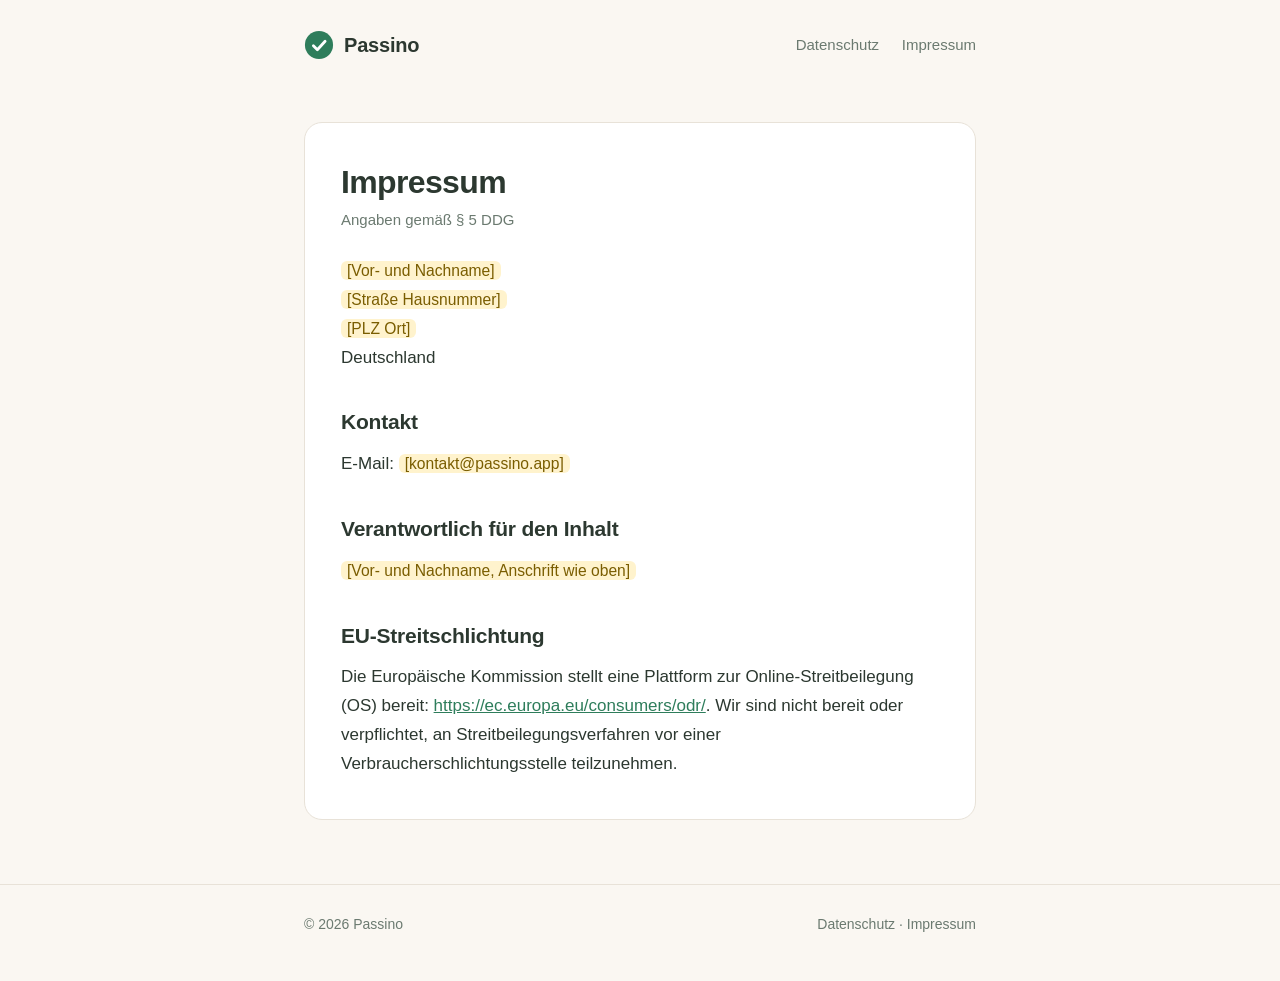
==== impressum/index.html @ 18b2dd31 "Website: Landing, Datenschutz, Impressum (Passino-Look, keine externen Ressourcen, Custom Domain pas" ====
<!DOCTYPE html>
<html lang="de">
<head>
<meta charset="utf-8">
<meta name="viewport" content="width=device-width, initial-scale=1">
<title>Impressum — Passino</title>
<meta name="robots" content="index,follow">
<link rel="stylesheet" href="/style.css">
</head>
<body>
<header class="site">
  <div class="wrap">
    <a class="brand" href="/">
      <svg viewBox="0 0 64 64" aria-hidden="true"><circle cx="32" cy="32" r="30" fill="#2E7D5B"/><path d="M20 33.5 28.5 42 45 24" fill="none" stroke="#fff" stroke-width="6" stroke-linecap="round" stroke-linejoin="round"/></svg>
      Passino
    </a>
    <nav class="top">
      <a href="/datenschutz/">Datenschutz</a>
      <a href="/impressum/">Impressum</a>
    </nav>
  </div>
</header>
<main>
<div class="wrap">
<article>
<h1>Impressum</h1>
<p class="stand">Angaben gemäß §&nbsp;5 DDG</p>

<p><span class="placeholder">[Vor- und Nachname]</span><br>
<span class="placeholder">[Straße Hausnummer]</span><br>
<span class="placeholder">[PLZ Ort]</span><br>
Deutschland</p>

<h2>Kontakt</h2>
<p>E-Mail: <span class="placeholder">[kontakt@passino.app]</span></p>

<h2>Verantwortlich für den Inhalt</h2>
<p><span class="placeholder">[Vor- und Nachname, Anschrift wie oben]</span></p>

<h2>EU-Streitschlichtung</h2>
<p>Die Europäische Kommission stellt eine Plattform zur Online-Streitbeilegung (OS) bereit: <a href="https://ec.europa.eu/consumers/odr/" rel="noopener">https://ec.europa.eu/consumers/odr/</a>. Wir sind nicht bereit oder verpflichtet, an Streitbeilegungsverfahren vor einer Verbraucherschlichtungsstelle teilzunehmen.</p>
</article>
</div>
</main>
<footer class="site">
  <div class="wrap">
    <span>© 2026 Passino</span>
    <span><a href="/datenschutz/">Datenschutz</a> · <a href="/impressum/">Impressum</a></span>
  </div>
</footer>
</body>
</html>
---- style.css ----
:root{--bg:#FAF7F2;--card:#FFFFFF;--text:#2C3830;--muted:#6B7A70;--green:#2E7D5B;--green-deep:#1F5C42;--green-soft:#E7F2EC;--border:#E8E2D8;--radius:18px}
@media (prefers-color-scheme:dark){:root{--bg:#151A17;--card:#1E2621;--text:#EAF0EC;--muted:#9FB0A6;--green:#5DBE94;--green-deep:#8FD9B8;--green-soft:#22352C;--border:#2C3830}}
*{box-sizing:border-box;margin:0;padding:0}
html{scroll-behavior:smooth}
body{font-family:-apple-system,BlinkMacSystemFont,"Segoe UI",Roboto,"Helvetica Neue",Arial,sans-serif;background:var(--bg);color:var(--text);line-height:1.7;font-size:17px;-webkit-font-smoothing:antialiased}
.wrap{max-width:720px;margin:0 auto;padding:0 24px}
header.site{padding:28px 0}
header.site .wrap{display:flex;align-items:center;justify-content:space-between}
.brand{display:flex;align-items:center;gap:10px;text-decoration:none;color:var(--text);font-weight:700;font-size:20px;letter-spacing:-.01em}
.brand svg{width:30px;height:30px;flex:none}
nav.top a{color:var(--muted);text-decoration:none;font-size:15px;margin-left:18px}
nav.top a:hover{color:var(--green)}
main{padding:24px 0 64px}
.hero{text-align:center;padding:56px 0 40px}
.hero .mark{width:88px;height:88px;margin:0 auto 24px;display:block}
.hero h1{font-size:44px;letter-spacing:-.02em;line-height:1.15;font-weight:800}
.hero .claim{font-size:20px;color:var(--green);margin-top:10px;font-weight:600}
.hero p.sub{max-width:520px;margin:20px auto 0;color:var(--muted)}
.badge{display:inline-block;margin-top:28px;background:var(--green-soft);color:var(--green-deep);border:1px solid var(--border);padding:10px 20px;border-radius:999px;font-weight:600;font-size:15px}
.cards{display:grid;grid-template-columns:repeat(auto-fit,minmax(200px,1fr));gap:16px;margin-top:48px}
.card{background:var(--card);border:1px solid var(--border);border-radius:var(--radius);padding:22px}
.card h3{font-size:17px;margin-bottom:6px}
.card p{font-size:15px;color:var(--muted);line-height:1.6}
article{background:var(--card);border:1px solid var(--border);border-radius:var(--radius);padding:40px 36px;margin-top:8px}
article h1{font-size:32px;letter-spacing:-.02em;line-height:1.2;margin-bottom:6px}
article .stand{color:var(--muted);font-size:15px;margin-bottom:24px}
article h2{font-size:21px;margin:32px 0 10px;letter-spacing:-.01em}
article p,article li{color:var(--text)}
article ul{padding-left:22px;margin:10px 0}
article li{margin:6px 0}
.kurz{background:var(--green-soft);border:1px solid var(--border);border-radius:12px;padding:18px 20px;margin:8px 0 12px}
.kurz strong{color:var(--green-deep)}
.placeholder{background:#FFF3CD;color:#7A5D00;padding:1px 6px;border-radius:6px;font-size:.92em}
@media (prefers-color-scheme:dark){.placeholder{background:#4A3F14;color:#EBD48A}}
footer.site{border-top:1px solid var(--border);padding:28px 0 44px;color:var(--muted);font-size:14px}
footer.site .wrap{display:flex;flex-wrap:wrap;gap:8px 20px;align-items:center;justify-content:space-between}
footer.site a{color:var(--muted);text-decoration:none}
footer.site a:hover{color:var(--green)}
a{color:var(--green)}
@media(max-width:560px){.hero h1{font-size:34px}article{padding:28px 20px}}
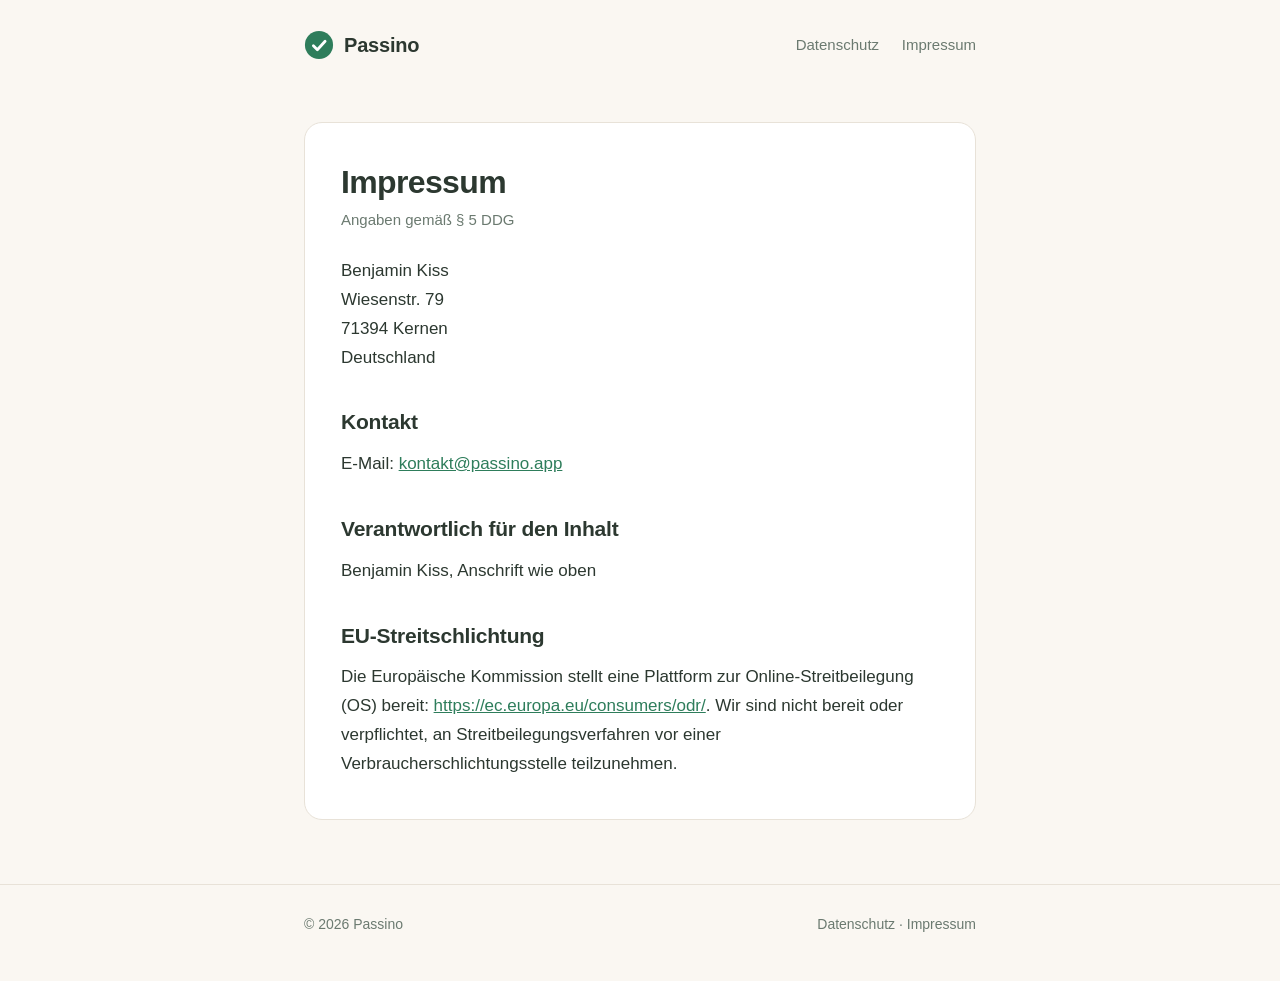
==== commit 0166a6f0: "Datenschutz + Impressum: Kontaktdaten eingetragen (Benjamin Kiss privat, kontakt@passino.app), Aufsi" ====
--- a/impressum/index.html
+++ b/impressum/index.html
@@ -26,16 +26,16 @@
 <h1>Impressum</h1>
 <p class="stand">Angaben gemäß §&nbsp;5 DDG</p>
 
-<p><span class="placeholder">[Vor- und Nachname]</span><br>
-<span class="placeholder">[Straße Hausnummer]</span><br>
-<span class="placeholder">[PLZ Ort]</span><br>
+<p>Benjamin Kiss<br>
+Wiesenstr. 79<br>
+71394 Kernen<br>
 Deutschland</p>
 
 <h2>Kontakt</h2>
-<p>E-Mail: <span class="placeholder">[kontakt@passino.app]</span></p>
+<p>E-Mail: <a href="mailto:kontakt@passino.app">kontakt@passino.app</a></p>
 
 <h2>Verantwortlich für den Inhalt</h2>
-<p><span class="placeholder">[Vor- und Nachname, Anschrift wie oben]</span></p>
+<p>Benjamin Kiss, Anschrift wie oben</p>
 
 <h2>EU-Streitschlichtung</h2>
 <p>Die Europäische Kommission stellt eine Plattform zur Online-Streitbeilegung (OS) bereit: <a href="https://ec.europa.eu/consumers/odr/" rel="noopener">https://ec.europa.eu/consumers/odr/</a>. Wir sind nicht bereit oder verpflichtet, an Streitbeilegungsverfahren vor einer Verbraucherschlichtungsstelle teilzunehmen.</p>
